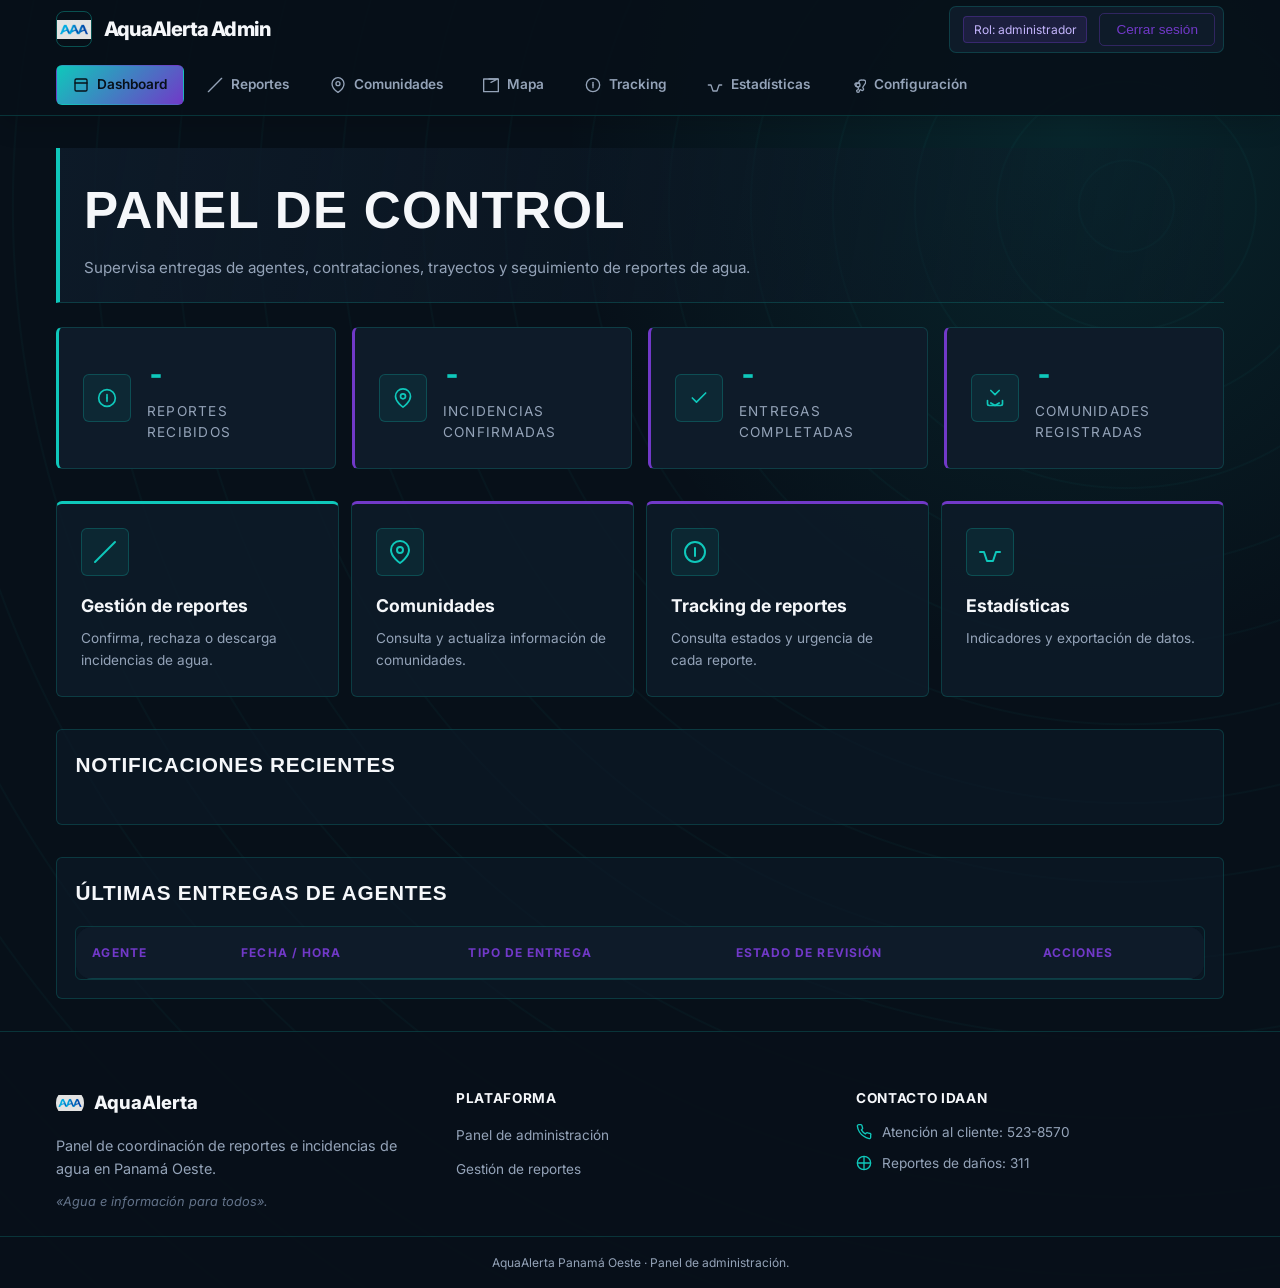
==== frontend/admin.html @ d79909c5 "Front fronte sin datos de prueba, para conectar" ====
<!DOCTYPE html>
<html lang="es-PA">
<head>
  <meta charset="UTF-8" />
  <meta name="viewport" content="width=device-width, initial-scale=1.0" />
  <title>Panel de Administración | AquaAlerta Panamá Oeste</title>
  <meta name="description" content="Panel privado para personal autorizado: gestión de reportes, comunidades, cisternas, seguimiento, estadísticas y configuración." />
  <link rel="preconnect" href="https://fonts.googleapis.com">
  <link rel="preconnect" href="https://fonts.gstatic.com" crossorigin>
  <link href="https://fonts.googleapis.com/css2?family=Inter:wght@400;500;600;700;800&display=swap" rel="stylesheet">
  <link rel="stylesheet" href="css/style.css" />
</head>
<body>

  <!-- Fondo decorativo compartido por las páginas de la plataforma. -->
  <div class="particles" id="particles"></div>

  <!-- Navegación principal del panel, accesos a Gestión y control de sesión. -->
  <header class="admin-topbar" id="adminTopbar">
    <div class="admin-topbar-inner container">
      <div class="admin-brand">
        <img src="imagenes/logoAAA.jpeg" alt="" />
        <span>AquaAlerta Admin</span>
      </div>

      <nav class="admin-activities">
        <a href="admin.html" class="activity-pill active">
          <svg viewBox="0 0 24 24" fill="none" stroke="currentColor" stroke-width="2" stroke-linecap="round" stroke-linejoin="round"><rect x="3" y="3" width="18" height="18" rx="2" ry="2"></rect><line x1="3" y1="9" x2="21" y2="9"></line></svg>
          Dashboard
        </a>
        <a href="gestion.html" class="activity-pill">
          <svg viewBox="0 0 24 24" fill="none" stroke="currentColor" stroke-width="2" stroke-linecap="round" stroke-linejoin="round"><path d="M22 2L2 22"></path></svg>
          Reportes
        </a>
        <a href="gestion.html#tab-comunidades" class="activity-pill">
          <svg viewBox="0 0 24 24" fill="none" stroke="currentColor" stroke-width="2" stroke-linecap="round" stroke-linejoin="round"><path d="M21 10c0 7-9 13-9 13s-9-6-9-13a9 9 0 0 1 18 0z"></path><circle cx="12" cy="10" r="3"></circle></svg>
          Comunidades
        </a>
        <a href="gestion.html#tab-mapa" class="activity-pill">
          <svg viewBox="0 0 24 24" fill="none" stroke="currentColor" stroke-width="2" stroke-linecap="round" stroke-linejoin="round"><polygon points="1 3 1 22 23 22 23 3"></polygon><polyline points="9 3 22 3 12 8"></polyline></svg>
          Mapa
        </a>
        <a href="gestion.html#tab-tracking" class="activity-pill">
          <svg viewBox="0 0 24 24" fill="none" stroke="currentColor" stroke-width="2" stroke-linecap="round" stroke-linejoin="round"><circle cx="12" cy="12" r="10"></circle><line x1="12" y1="8" x2="12" y2="16"></line><line x1="12" y1="12" x2="12.01" y2="12"></line></svg>
          Tracking
        </a>
        <a href="gestion.html#tab-estadisticas" class="activity-pill">
          <svg viewBox="0 0 24 24" fill="none" stroke="currentColor" stroke-width="2" stroke-linecap="round" stroke-linejoin="round"><polyline points="22 12 18 12 15 21 9 21 6 12 2 12"></polyline></svg>
          Estadísticas
        </a>
        <a href="gestion.html#tab-configuracion" class="activity-pill">
          <svg viewBox="0 0 24 24" fill="none" stroke="currentColor" stroke-width="2" stroke-linecap="round" stroke-linejoin="round"><circle cx="12" cy="12" r="3"></circle><path d="M19.4 15a1.65 1.65 0 0 0 .33 1.82l.06.06a2 2 0 0 1 0 2.83 2 2 0 0 1-2.83 0l-.06-.06a1.65 1.65 0 0 0-1.82-.33 1.65 1.65 0 0 0-1 1.51V21a2 2 0 0 1-2 2 2 2 0 0 1-2-2v-0.9A1.65 1.65 0 0 0 9 14a1.65 1.65 0 0 0-1-1.51l-.06-.06a2 2 0 0 1 0-2.83 2 2 0 0 1 2.83 0l.06.06a1.65 1.65 0 0 0 1.82-.33 1.65 1.65 0 0 0 1-1.51V9a4 4 0 0 1 .8-3.92 6 6 0 0 1 4-.47 6 6 0 0 1 4 .47 4 4 0 0 1 .8 3.92l.01.09z"></path></svg>
          Configuración
        </a>
      </nav>

      <div class="admin-user-area" aria-label="Sesión actual">
        <div class="admin-user-details">
          <span class="admin-user-badge">Rol: administrador</span>
        </div>
        <button class="btn-logout" onclick="location.href='index.html'">Cerrar sesión</button>
      </div>
    </div>
  </header>

  <!-- Resumen ejecutivo con indicadores, accesos rápidos y actividad reciente. -->
  <main class="container" style="padding-top: 2rem;">
    <div class="dashboard-hero animate-fade-in">
      <h1>Panel de Control</h1>
      <p>Supervisa entregas de agentes, contrataciones, trayectos y seguimiento de reportes de agua.</p>
    </div>

    <!-- Conectar estos indicadores al resumen de la API cuando esté disponible. -->
    <div class="kpi-row">
      <div class="kpi-card">
        <div class="kpi-icon">
          <svg viewBox="0 0 24 24" fill="none" stroke="currentColor" stroke-width="2" stroke-linecap="round" stroke-linejoin="round"><circle cx="12" cy="12" r="10"></circle><line x1="12" y1="8" x2="12" y2="16"></line><line x1="12" y1="12" x2="12.01" y2="12"></line></svg>
        </div>
        <div class="kpi-info"><h3 id="adminKpiReports">-</h3><p>Reportes recibidos</p></div>
      </div>
      <div class="kpi-card">
        <div class="kpi-icon">
          <svg viewBox="0 0 24 24" fill="none" stroke="currentColor" stroke-width="2" stroke-linecap="round" stroke-linejoin="round"><path d="M21 10c0 7-9 13-9 13s-9-6-9-13a9 9 0 0 1 18 0z"></path><circle cx="12" cy="10" r="3"></circle></svg>
        </div>
        <div class="kpi-info"><h3 id="adminKpiConfirmed">-</h3><p>Incidencias confirmadas</p></div>
      </div>
      <div class="kpi-card">
        <div class="kpi-icon">
          <svg viewBox="0 0 24 24" fill="none" stroke="currentColor" stroke-width="2" stroke-linecap="round" stroke-linejoin="round"><polyline points="20 6 9 17 4 12"></polyline></svg>
        </div>
        <div class="kpi-info"><h3 id="adminKpiDeliveries">-</h3><p>Entregas completadas</p></div>
      </div>
      <div class="kpi-card">
        <div class="kpi-icon">
          <svg viewBox="0 0 24 24" fill="none" stroke="currentColor" stroke-width="2" stroke-linecap="round" stroke-linejoin="round"><path d="M21 15v4a2 2 0 0 1-2 2H5a2 2 0 0 1-2-2v-4"></path><polyline points="17 18 12 21 7 18"></polyline><polyline points="7 3 12 8 17 3"></polyline></svg>
        </div>
        <div class="kpi-info"><h3 id="adminKpiCommunities">-</h3><p>Comunidades registradas</p></div>
      </div>
    </div>

    <!-- Enlaces directos a las secciones principales de Gestión. -->
    <div class="quick-actions">
      <div class="action-card" onclick="location.href='gestion.html'">
        <div class="action-icon">
          <svg viewBox="0 0 24 24" fill="none" stroke="currentColor" stroke-width="2" stroke-linecap="round" stroke-linejoin="round"><path d="M22 2L2 22"></path></svg>
        </div>
        <h3>Gestión de reportes</h3>
        <p>Confirma, rechaza o descarga incidencias de agua.</p>
      </div>
      <div class="action-card" onclick="location.href='gestion.html#tab-comunidades'">
        <div class="action-icon">
          <svg viewBox="0 0 24 24" fill="none" stroke="currentColor" stroke-width="2" stroke-linecap="round" stroke-linejoin="round"><path d="M21 10c0 7-9 13-9 13s-9-6-9-13a9 9 0 0 1 18 0z"></path><circle cx="12" cy="10" r="3"></circle></svg>
        </div>
        <h3>Comunidades</h3>
        <p>Consulta y actualiza información de comunidades.</p>
      </div>
      <div class="action-card" onclick="location.href='gestion.html#tab-tracking'">
        <div class="action-icon">
          <svg viewBox="0 0 24 24" fill="none" stroke="currentColor" stroke-width="2" stroke-linecap="round" stroke-linejoin="round"><circle cx="12" cy="12" r="10"></circle><line x1="12" y1="8" x2="12" y2="16"></line><line x1="12" y1="12" x2="12.01" y2="12"></line></svg>
        </div>
        <h3>Tracking de reportes</h3>
        <p>Consulta estados y urgencia de cada reporte.</p>
      </div>
      <div class="action-card" onclick="location.href='gestion.html#tab-estadisticas'">
        <div class="action-icon">
          <svg viewBox="0 0 24 24" fill="none" stroke="currentColor" stroke-width="2" stroke-linecap="round" stroke-linejoin="round"><polyline points="22 12 18 12 15 21 9 21 6 12 2 12"></polyline></svg>
        </div>
        <h3>Estadísticas</h3>
        <p>Indicadores y exportación de datos.</p>
      </div>
    </div>

    <!-- Conectar este listado al servicio de notificaciones. -->
    <section class="module-section" aria-labelledby="recentNotificationsTitle">
      <div class="module-header">
        <h2 id="recentNotificationsTitle">Notificaciones recientes</h2>
      </div>
      <div class="timeline" id="recentNotifications" role="list" aria-label="Notificaciones recientes de AquaAlerta">
        <!-- Renderizar aquí las notificaciones recibidas del backend. -->
      </div>
    </section>

    <!-- Conectar esta tabla al servicio de entregas. -->
    <div class="module-section">
      <div class="module-header">
        <h2>Últimas entregas de agentes</h2>
      </div>
      <div class="table-wrap">
        <table class="data-table">
          <thead>
            <tr>
              <th>Agente</th>
              <th>Fecha / Hora</th>
              <th>Tipo de entrega</th>
              <th>Estado de revisión</th>
              <th>Acciones</th>
            </tr>
          </thead>
          <tbody id="recentDeliveries">
            <!-- Renderizar aquí las entregas recibidas del backend. -->
          </tbody>
        </table>
      </div>
    </div>
  </main>

  <!-- Pie del panel con navegación y medios oficiales de contacto del IDAAN. -->
  <footer class="footer">
    <div class="container footer-grid">
      <div class="footer-brand">
        <div class="logo-small"><img src="imagenes/logoAAA.jpeg" alt="" /><span>AquaAlerta</span></div>
        <p class="footer-desc">Panel de coordinación de reportes e incidencias de agua en Panamá Oeste.</p>
        <p class="footer-tagline">«Agua e información para todos».</p>
      </div>
      <div class="footer-col">
        <h4 class="footer-col-title">Plataforma</h4>
        <ul>
          <li><a href="admin.html">Panel de administración</a></li>
          <li><a href="gestion.html">Gestión de reportes</a></li>
        </ul>
      </div>
      <div class="footer-contact">
        <h4 class="footer-col-title">Contacto IDAAN</h4>
        <ul class="contact-list">
          <li>
            <svg width="16" height="16" viewBox="0 0 24 24" fill="none" stroke="currentColor" stroke-width="2" stroke-linecap="round" stroke-linejoin="round" aria-hidden="true"><path d="M22 16.92v3a2 2 0 0 1-2.18 2A19.79 19.79 0 0 1 11.19 18a19.5 19.5 0 0 1-6-6A19.79 19.79 0 0 1 2.09 3.18 2 2 0 0 1 4.08 1h3a2 2 0 0 1 2 1.72c.12.96.36 1.9.7 2.8a2 2 0 0 1-.45 2.11L8.06 8.91a16 16 0 0 0 6 6l1.27-1.27a2 2 0 0 1 2.11-.45c.9.34 1.84.58 2.8.7A2 2 0 0 1 22 16.92z"></path></svg>
            <a href="tel:+5075238570">Atención al cliente: 523-8570</a>
          </li>
          <li>
            <svg width="16" height="16" viewBox="0 0 24 24" fill="none" stroke="currentColor" stroke-width="2" stroke-linecap="round" stroke-linejoin="round" aria-hidden="true"><path d="M3 12h18"></path><path d="M12 3v18"></path><circle cx="12" cy="12" r="10"></circle></svg>
            <span>Reportes de daños: <a href="https://311.gob.pa/" target="_blank" rel="noopener noreferrer">311</a></span>
          </li>
        </ul>
      </div>
    </div>
    <div class="footer-bottom">
      <div class="container">
        <p class="footer-copy">AquaAlerta Panamá Oeste · Panel de administración.</p>
      </div>
    </div>
  </footer>

  <!-- Lógica compartida para efectos visuales y avisos emergentes. -->
  <script src="js/main.js"></script>
</body>
</html>
---- frontend/css/style.css ----
/* ==========================================================================
   AquaAlerta Admin Simple — 3 páginas (HTML/CSS/JS puro)
   Paleta de base marina y acentos de señalización; diseño responsivo.
   ========================================================================== */

* {
  margin: 0;
  padding: 0;
  box-sizing: border-box;
}

html {
  scroll-behavior: smooth;
  -webkit-font-smoothing: antialiased;
}

body {
  background-color: #071019;
  color: #F5F7FA;
  font-family: 'Inter', system-ui, -apple-system, 'Segoe UI', sans-serif;
  line-height: 1.6;
  overflow-x: hidden;
  min-height: 100vh;
}

a {
  color: inherit;
  text-decoration: none;
}

ul {
  list-style: none;
}

img {
  max-width: 100%;
  display: block;
}

.container {
  max-width: 1200px;
  margin: 0 auto;
  padding: 0 1rem;
}

/* Utilidades */
.gradient-text {
  background: linear-gradient(135deg, #0FC8BB 0%, #7139C8 100%);
  -webkit-background-clip: text;
  background-clip: text;
  -webkit-text-fill-color: transparent;
}

.text-cyan { color: #0FC8BB; }
.text-purple { color: #7139C8; }
.text-slate-muted { color: #94a3b8; }
.text-slate-dark { color: #64748b; }
.hidden { display: none !important; }

.btn {
  display: inline-flex;
  align-items: center;
  justify-content: center;
  gap: 0.5rem;
  font-family: inherit;
  font-weight: 600;
  border: none;
  border-radius: 12px;
  cursor: pointer;
  transition: all 0.3s ease;
  white-space: nowrap;
}

.btn:active { transform: scale(0.97); }
.btn:disabled { opacity: 0.6; pointer-events: none; }

.btn-primary {
  background: linear-gradient(135deg, #0FC8BB 0%, #7139C8 100%);
  color: #071019;
  box-shadow: 0 0 20px rgba(15, 200, 187, 0.35);
}
.btn-primary:hover {
  box-shadow: 0 0 35px rgba(15, 200, 187, 0.55);
  transform: translateY(-2px);
}

.btn-outline {
  background: transparent;
  color: #0FC8BB;
  border: 1px solid rgba(15, 200, 187, 0.35);
}
.btn-outline:hover {
  background: rgba(15, 200, 187, 0.1);
  border-color: #0FC8BB;
}

.btn-ghost {
  background: transparent;
  color: #94a3b8;
}
.btn-ghost:hover { color: #F5F7FA; background: rgba(255,255,255,0.05); }

.btn-sm { padding: 0.5rem 1rem; font-size: 0.875rem; }
.btn-md { padding: 0.75rem 1.4rem; font-size: 0.95rem; }
.btn-lg { padding: 0.9rem 1.6rem; font-size: 1rem; }

/* Partículas */
.particles {
  position: fixed;
  inset: 0;
  pointer-events: none;
  z-index: 0;
  overflow: hidden;
}
.particle {
  position: absolute;
  border-radius: 50%;
  background: rgba(15, 200, 187, 0.06);
  opacity: 0;
  animation: float 10s ease-in-out infinite;
}
.particle:nth-child(odd) { background: rgba(113, 57, 200, 0.05); }
@keyframes float {
  0%, 100% { transform: translate(0,0); opacity: 0; }
  20% { opacity: 0.5; }
  80% { opacity: 0.3; }
  50% { transform: translate(30px, -40px); }
}

/* Header persistente */
.header {
  position: sticky;
  top: 0;
  z-index: 100;
  border-bottom: 1px solid rgba(15, 200, 187, 0.12);
  background: rgba(7, 16, 25, 0.8);
  backdrop-filter: blur(12px);
  -webkit-backdrop-filter: blur(12px);
}
.header-inner {
  display: flex;
  align-items: center;
  justify-content: space-between;
  height: 72px;
  gap: 1rem;
}
.logo {
  display: flex;
  align-items: center;
  gap: 0.75rem;
  font-weight: 800;
  font-size: 1.25rem;
  letter-spacing: -0.5px;
}
.logo-icon {
  width: 48px;
  height: 48px;
  object-fit: contain;
  filter: drop-shadow(0 0 8px rgba(15, 200, 187, 0.4));
}
.nav-list {
  display: flex;
  gap: 2rem;
  align-items: center;
}
.nav-link {
  font-size: 0.95rem;
  font-weight: 500;
  color: #94a3b8;
  transition: color 0.3s;
}
.nav-link:hover, .nav-link.active {
  color: #0FC8BB;
}
.header-actions {
  display: flex;
  align-items: center;
  gap: 1rem;
}

/* ===== LOGIN ===== */
.login-wrap {
  min-height: calc(100vh - 72px);
  display: flex;
  align-items: center;
  justify-content: center;
  padding: 2rem 1rem;
  padding-bottom: 2rem;
}
.login-card {
  width: 100%;
  max-width: 440px;
}
.brand-header {
  text-align: center;
  margin-bottom: 2rem;
}
.brand-header img { display: block; width: 96px; height: 96px; margin: 0 auto 0.75rem; object-fit: contain; }
.brand-text { font-size: 1.75rem; font-weight: 800; letter-spacing: -0.5px; }
.brand-sub { color: #94a3b8; font-size: 0.9rem; margin-top: 0.25rem; }

.form-group { text-align: left; margin-bottom: 1rem; }
.form-group label {
  display: block;
  font-size: 0.9rem;
  font-weight: 600;
  color: #F5F7FA;
  margin-bottom: 0.5rem;
}
.field { position: relative; }
.field input {
  width: 100%;
  background: rgba(7, 16, 25, 0.6);
  border: 1px solid rgba(15, 200, 187, 0.2);
  color: #F5F7FA;
  padding: 0.875rem 1rem 0.875rem 2.75rem;
  border-radius: 12px;
  font-family: inherit;
  font-size: 0.95rem;
  transition: all 0.3s;
}
.field input:focus {
  outline: none;
  border-color: #0FC8BB;
  box-shadow: 0 0 0 3px rgba(15, 200, 187, 0.15);
}
.field input::placeholder { color: #64748b; }
.field-icon {
  position: absolute; left: 1rem; top: 50%; transform: translateY(-50%);
  color: #64748b; pointer-events: none; width: 18px; height: 18px;
}
.field-eye {
  position: absolute; right: 0.75rem; top: 50%; transform: translateY(-50%);
  background: none; border: none; color: #64748b; cursor: pointer; font-size: 0.9rem;
  display: flex; align-items: center; justify-content: center;
}
.field-eye svg { width: 18px; height: 18px; }
.error-text { color: #ef4444; font-size: 0.8rem; margin-top: 0.4rem; display: none; }
.form-group.error input { border-color: #ef4444; }
.form-group.error .error-text { display: block; }

.checkbox-group {
  display: flex;
  align-items: center;
  gap: 0.5rem;
  font-size: 0.85rem;
  color: #94a3b8;
  cursor: pointer;
}
.checkbox-group input { width: auto; accent-color: #0FC8BB; }
.forgot { color: #0FC8BB; font-size: 0.85rem; text-decoration: underline; text-decoration-thickness: 2px; }

.btn-login {
  width: 100%;
  padding: 0.9rem 1.6rem;
  font-size: 1rem;
  font-weight: 600;
  background: linear-gradient(135deg, #0FC8BB 0%, #7139C8 100%);
  color: #071019;
  border: none;
  border-radius: 12px;
  cursor: pointer;
  transition: all 0.3s;
  margin-top: 0.5rem;
}
.btn-login:hover { box-shadow: 0 0 35px rgba(15, 200, 187, 0.55); transform: translateY(-2px); }
.btn-login:disabled { opacity: 0.6; pointer-events: none; }

.footer-note { margin-top: 1.5rem; font-size: 0.8rem; color: #64748b; text-align: center; }
.footer-note a { color: #0FC8BB; font-weight: 600; }

/* ===== ADMIN TOPBAR ===== */
.admin-topbar {
  position: sticky;
  top: 0;
  z-index: 100;
  border-bottom: 1px solid rgba(15, 200, 187, 0.12);
  background: rgba(7, 16, 25, 0.85);
  backdrop-filter: blur(12px);
  -webkit-backdrop-filter: blur(12px);
}
.admin-topbar-inner {
  display: grid;
  grid-template-columns: minmax(0, 1fr) auto;
  align-items: center;
  min-height: 64px;
  padding: 0 1rem;
  gap: 0.75rem 1rem;
}
.admin-brand {
  display: flex;
  align-items: center;
  gap: 0.75rem;
  font-weight: 800;
  font-size: 1.25rem;
  flex-shrink: 0;
}
.admin-brand img { width: 36px; height: 36px; object-fit: contain; border-radius: 50%; }

.admin-activities {
  grid-column: 1 / -1;
  grid-row: 2;
  display: flex;
  gap: 0.4rem;
  align-items: center;
  flex-wrap: nowrap;
  overflow-x: auto;
  min-width: 0;
  width: 100%;
  padding-bottom: 0.25rem;
  scrollbar-width: thin;
}
.admin-activities::-webkit-scrollbar { height: 4px; }
.admin-activities::-webkit-scrollbar-thumb { background: rgba(15,200,187,0.3); border-radius: 2px; }

.activity-pill {
  display: flex;
  align-items: center;
  gap: 0.5rem;
  padding: 0.5rem 1rem;
  border-radius: 50px;
  background: rgba(15, 200, 187, 0.1);
  border: 1px solid rgba(15, 200, 187, 0.25);
  color: #0FC8BB;
  font-size: 0.85rem;
  font-weight: 600;
  cursor: pointer;
  transition: all 0.3s;
  text-decoration: none;
  white-space: nowrap;
  flex-shrink: 0;
}
.activity-pill:hover {
  background: rgba(15, 200, 187, 0.2);
  color: #fff;
}
.activity-pill.active {
  background: linear-gradient(135deg, #0FC8BB 0%, #7139C8 100%);
  color: #071019;
  border-color: transparent;
}
.activity-pill svg { width: 16px; height: 16px; }

.admin-user-area {
  display: flex;
  align-items: center;
  justify-content: flex-end;
  justify-self: end;
  gap: 0.75rem;
  flex-shrink: 0;
  padding: 0.4rem 0.5rem 0.4rem 0.85rem;
  border: 1px solid rgba(15, 200, 187, 0.16);
  border-radius: 14px;
  background: rgba(14, 27, 41, 0.55);
}
.admin-user-details { display: flex; align-items: center; }
.admin-user-badge {
  font-size: 0.75rem;
  padding: 0.2rem 0.6rem;
  border-radius: 50px;
  background: rgba(113, 57, 200, 0.18);
  color: #c4b5fd;
  border: 1px solid rgba(196, 181, 253, 0.28);
}
.btn-logout {
  background: transparent;
  border: 1px solid rgba(239, 68, 68, 0.3);
  color: #ef4444;
  padding: 0.5rem 1rem;
  border-radius: 8px;
  font-size: 0.85rem;
  cursor: pointer;
  transition: all 0.3s;
}
.btn-logout:hover { background: rgba(239, 68, 68, 0.1); }

/* Dashboard hero */
.dashboard-hero {
  padding: 2rem 0 1.5rem;
}
.dashboard-hero h1 { font-size: 1.75rem; font-weight: 800; margin-bottom: 0.25rem; }
.dashboard-hero p { color: #94a3b8; font-size: 0.95rem; }

/* KPIs */
.kpi-row {
  display: grid;
  grid-template-columns: repeat(auto-fit, minmax(180px, 1fr));
  gap: 1rem;
  margin-bottom: 2rem;
}
.kpi-card {
  background: rgba(14, 27, 41, 0.5);
  border: 1px solid rgba(15, 200, 187, 0.12);
  border-radius: 20px;
  padding: 1.5rem;
  display: flex;
  align-items: center;
  gap: 1rem;
}
.kpi-icon {
  width: 48px;
  height: 48px;
  border-radius: 14px;
  display: flex;
  align-items: center;
  justify-content: center;
  flex-shrink: 0;
  background: rgba(15, 200, 187, 0.15);
  border: 1px solid rgba(15, 200, 187, 0.3);
}
.kpi-icon svg { width: 20px; height: 20px; color: #0FC8BB; }
.kpi-info h3 { font-size: 1.75rem; font-weight: 800; margin-bottom: 0.25rem; }
.kpi-info p {
  font-size: 0.85rem;
  color: #94a3b8;
  text-transform: uppercase;
  letter-spacing: 0.05em;
}
.stats-period {
  display: flex;
  align-items: center;
  justify-content: space-between;
  gap: 1rem;
  margin-bottom: 1rem;
  padding: 0.85rem 1rem;
  border: 1px solid rgba(15, 200, 187, 0.14);
  border-radius: 12px;
  background: rgba(14, 27, 41, 0.45);
  color: #94a3b8;
  font-size: 0.9rem;
}
.stats-period strong { color: #0FC8BB; font-weight: 600; }
.stats-kpi-row { grid-template-columns: repeat(3, minmax(0, 1fr)); }
.stats-kpi-row .kpi-card { min-width: 0; }
.stats-kpi-row .kpi-info { min-width: 0; }
.stats-kpi-row .kpi-info p { line-height: 1.4; }
.stats-chart-grid {
  display: grid;
  grid-template-columns: repeat(2, minmax(0, 1fr));
  gap: 1.5rem;
  margin-top: 2rem;
}
.stats-chart-card { min-width: 0; padding: 1.5rem; }
.stats-chart-card h3 { margin-bottom: 1.25rem; font-size: 1.05rem; }
.weekly-chart { display: block; width: 100%; height: auto; overflow: visible; }
.weekly-chart-gridline { stroke: rgba(148, 163, 184, 0.18); stroke-width: 1; }
.weekly-chart-axis-label { fill: #94a3b8; font-family: inherit; font-size: 13px; }
.weekly-chart-line { fill: none; stroke: #0FC8BB; stroke-linecap: round; stroke-linejoin: round; stroke-width: 4; }
.weekly-chart-point { fill: #071019; stroke: #0FC8BB; stroke-width: 3; }
.status-donut-layout { display: flex; align-items: center; justify-content: center; gap: 1.5rem; min-height: 220px; }
.status-donut {
  display: grid;
  width: min(12rem, 48%);
  aspect-ratio: 1;
  flex: 0 0 auto;
  place-items: center;
  border-radius: 50%;
  position: relative;
}
.status-donut::before {
  content: '';
  position: absolute;
  inset: 18%;
  border-radius: 50%;
  background: #0e1b29;
}
.status-donut-center { display: flex; flex-direction: column; align-items: center; position: relative; z-index: 1; }
.status-donut-center strong { color: #f5f7fa; font-size: 1.6rem; line-height: 1.2; }
.status-donut-center span { color: #94a3b8; font-size: 0.75rem; }
.status-donut-legend { display: flex; flex-direction: column; gap: 0.75rem; min-width: 0; }
.status-donut-legend-item { display: grid; grid-template-columns: 0.7rem minmax(0, 1fr) auto; align-items: center; gap: 0.5rem; color: #94a3b8; font-size: 0.8rem; }
.status-donut-legend-item strong { color: #f5f7fa; font-variant-numeric: tabular-nums; white-space: nowrap; }
.status-donut-swatch { width: 0.65rem; height: 0.65rem; border-radius: 50%; }
.district-chart, .status-chart { display: flex; flex-direction: column; gap: 1.25rem; }
.district-stat-row { display: flex; flex-direction: column; gap: 0.5rem; }
.district-stat-heading { display: flex; justify-content: space-between; gap: 1rem; color: #cbd5e1; font-size: 0.9rem; }
.district-stat-heading strong, .status-stat-value { color: #f5f7fa; font-variant-numeric: tabular-nums; }
.stats-bar-track { height: 12px; min-width: 0; overflow: hidden; border-radius: 999px; background: rgba(15, 200, 187, 0.1); }
.stats-bar-fill { height: 100%; border-radius: inherit; background: linear-gradient(135deg, #0FC8BB, #7139C8); }
.status-stat-row { display: grid; grid-template-columns: minmax(5.5rem, 0.7fr) minmax(0, 2fr) 2rem; align-items: center; gap: 0.75rem; }
.status-stat-label { color: #94a3b8; font-size: 0.85rem; }
.status-stat-value { text-align: right; font-size: 0.85rem; }

/* Quick actions */
.quick-actions {
  display: grid;
  grid-template-columns: repeat(auto-fit, minmax(200px, 1fr));
  gap: 1rem;
  margin-bottom: 2rem;
}
.action-card {
  background: rgba(14, 27, 41, 0.5);
  border: 1px solid rgba(15, 200, 187, 0.12);
  border-radius: 20px;
  padding: 1.5rem;
  text-align: center;
  transition: all 0.3s;
  cursor: pointer;
}
.action-card:hover { border-color: rgba(15, 200, 187, 0.4); transform: translateY(-4px); }
.action-icon {
  width: 48px;
  height: 48px;
  border-radius: 14px;
  display: flex;
  align-items: center;
  justify-content: center;
  margin: 0 auto 1rem;
  background: rgba(15, 200, 187, 0.15);
  border: 1px solid rgba(15, 200, 187, 0.3);
}
.action-icon svg { width: 24px; height: 24px; color: #0FC8BB; }
.action-card h3 { font-size: 1.1rem; font-weight: 700; margin-bottom: 0.5rem; }
.action-card p { color: #94a3b8; font-size: 0.85rem; }

/* Module section */
.module-section {
  margin-bottom: 2rem;
}
.community-overview {
  display: grid;
  grid-template-columns: minmax(0, 1fr) 320px;
  gap: 1.5rem;
  align-items: start;
}
.ai-reports-section { margin-top: 1.5rem; }
.ai-reports-section .module-header > div { min-width: min(100%, 24rem); }
.ai-reports-section .module-header p { margin-top: 0.35rem; font-size: 0.9rem; }
.module-header {
  display: flex;
  align-items: center;
  justify-content: space-between;
  margin-bottom: 1rem;
  flex-wrap: wrap;
  gap: 0.75rem;
}
.module-header h2 { font-size: 1.25rem; font-weight: 800; }

/* Tables */
.table-wrap {
  overflow-x: auto;
  margin-top: 1rem;
  border-radius: 16px;
  border: 1px solid rgba(15, 200, 187, 0.1);
}
table.data-table {
  width: 100%;
  border-collapse: separate;
  border-spacing: 0;
  background: rgba(14, 27, 41, 0.4);
  border-radius: 16px;
  overflow: hidden;
}
table.data-table th {
  background: rgba(7, 16, 25, 0.6);
  color: #94a3b8;
  font-size: 0.75rem;
  font-weight: 700;
  text-transform: uppercase;
  letter-spacing: 0.05em;
  padding: 1rem;
  text-align: left;
  border-bottom: 1px solid rgba(15, 200, 187, 0.1);
  position: sticky;
  top: 0;
  z-index: 2;
}
table.data-table td {
  padding: 1rem;
  border-bottom: 1px solid rgba(15, 200, 187, 0.06);
  color: #F5F7FA;
  font-size: 0.95rem;
}
table.data-table tr:last-child td { border-bottom: none; }
table.data-table tr:hover { background: rgba(15, 200, 187, 0.05); }

/* Badges */
.badge-status {
  display: inline-flex;
  align-items: center;
  gap: 0.4rem;
  padding: 0.35rem 0.8rem;
  border-radius: 50px;
  font-size: 0.75rem;
  font-weight: 700;
  text-transform: uppercase;
  letter-spacing: 0.02em;
}
.badge-critical { background: rgba(239, 68, 68, 0.15); color: #ef4444; border: 1px solid rgba(239, 68, 68, 0.3); }
.badge-medium   { background: rgba(245, 158, 11, 0.15); color: #f59e0b; border: 1px solid rgba(245, 158, 11, 0.3); }
.badge-normal   { background: rgba(34, 197, 94, 0.15); color: #22c55e; border: 1px solid rgba(34, 197, 94, 0.3); }
.badge-cyan     { background: rgba(15, 200, 187, 0.15); color: #0FC8BB; border: 1px solid rgba(15, 200, 187, 0.3); }
.badge-purple   { background: rgba(113, 57, 200, 0.15); color: #7139C8; border: 1px solid rgba(113, 57, 200, 0.3); }
.badge-green    { background: rgba(34, 197, 94, 0.15); color: #22c55e; border: 1px solid rgba(34, 197, 94, 0.3); }
.badge-slate    { background: rgba(100, 116, 139, 0.15); color: #64748b; border: 1px solid rgba(100, 116, 139, 0.3); }
.badge-orange   { background: rgba(245, 158, 11, 0.15); color: #f59e0b; border: 1px solid rgba(245, 158, 11, 0.3); }
.badge-blue     { background: rgba(59, 130, 246, 0.15); color: #3b82f6; border: 1px solid rgba(59, 130, 246, 0.3); }

/* Filters */
.filters-bar {
  display: flex;
  flex-wrap: wrap;
  gap: 1rem;
  margin-bottom: 1.5rem;
  align-items: flex-end;
}
.filters-bar .form-group { margin-bottom: 0; }

/* Form inputs */
.form-group { margin-bottom: 1.5rem; text-align: left; }
.form-group label {
  display: block;
  font-size: 0.9rem;
  font-weight: 600;
  color: #F5F7FA;
  margin-bottom: 0.5rem;
}
.field { position: relative; }
.field input,
.field select,
.field textarea {
  width: 100%;
  background: rgba(7, 16, 25, 0.6);
  border: 1px solid rgba(15, 200, 187, 0.2);
  color: #F5F7FA;
  padding: 0.875rem 1rem;
  border-radius: 12px;
  font-family: inherit;
  font-size: 0.95rem;
  transition: all 0.3s;
}
.field-with-icon input { padding-left: 2.75rem; }
.field-with-eye input { padding-right: 2.75rem; }
.field input:focus,
.field select:focus,
.field textarea:focus {
  outline: none;
  border-color: #0FC8BB;
  box-shadow: 0 0 0 3px rgba(15, 200, 187, 0.15);
}
.field textarea { min-height: 120px; resize: vertical; }

/* Glass card */
.glass-card {
  background: rgba(14, 27, 41, 0.5);
  backdrop-filter: blur(12px);
  -webkit-backdrop-filter: blur(12px);
  border: 1px solid rgba(15, 200, 187, 0.12);
  border-radius: 20px;
  padding: 2rem;
  transition: all 0.3s;
}
.glass-card:hover {
  border-color: rgba(15, 200, 187, 0.4);
  box-shadow: 0 20px 40px rgba(0,0,0,0.4);
  transform: translateY(-5px);
}

/* Empty state */
.empty-state {
  text-align: center;
  padding: 3rem 1rem;
}
.empty-state svg {
  width: 56px;
  height: 56px;
  color: #64748b;
  margin-bottom: 1.5rem;
  opacity: 0.5;
}
.empty-state h3 { font-size: 1.5rem; font-weight: 700; margin-bottom: 0.75rem; }
.empty-state p { color: #94a3b8; max-width: 400px; margin: 0 auto; }

/* Tabs (gestión unificada) */
.tabs-bar {
  display: flex;
  gap: 0.25rem;
  overflow-x: auto;
  margin-bottom: 1.5rem;
  padding-bottom: 0.5rem;
  scrollbar-width: thin;
}
.tabs-bar::-webkit-scrollbar { height: 4px; }
.tabs-bar::-webkit-scrollbar-thumb { background: rgba(15,200,187,0.3); border-radius: 2px; }

.tab-btn {
  flex-shrink: 0;
  padding: 0.75rem 1.25rem;
  border-radius: 10px;
  background: rgba(14, 27, 41, 0.4);
  border: 1px solid rgba(15, 200, 187, 0.15);
  color: #94a3b8;
  font-size: 0.9rem;
  font-weight: 600;
  cursor: pointer;
  transition: all 0.3s;
  white-space: nowrap;
}
.tab-btn:hover { color: #0FC8BB; border-color: rgba(15, 200, 187, 0.3); }
.tab-btn.active {
  background: rgba(15, 200, 187, 0.15);
  color: #0FC8BB;
  border-color: rgba(15, 200, 187, 0.35);
}

/* Map placeholder */
.map-placeholder {
  background: rgba(14, 27, 41, 0.6);
  border: 1px solid rgba(15, 200, 187, 0.15);
  border-radius: 20px;
  height: 340px;
  position: relative;
  overflow: hidden;
  display: flex;
  align-items: center;
  justify-content: center;
  color: #64748b;
  font-size: 0.95rem;
}
.map-placeholder svg { opacity: 0.3; }

/* Detail panel */
.detail-panel {
  background: rgba(14, 27, 41, 0.7);
  border: 1px solid rgba(15, 200, 187, 0.15);
  border-radius: 20px;
  padding: 1.5rem;
  height: 100%;
  display: flex;
  flex-direction: column;
}
.detail-panel h3 {
  font-size: 1.1rem;
  font-weight: 700;
  margin-bottom: 1rem;
  color: #F5F7FA;
}
.detail-item {
  display: flex;
  align-items: center;
  gap: 0.75rem;
  margin-bottom: 0.875rem;
  font-size: 0.95rem;
  color: #94a3b8;
}
.detail-item svg { width: 18px; height: 18px; color: #0FC8BB; flex-shrink: 0; }
.detail-item strong { color: #F5F7FA; }

.timeline {
  margin-top: 1.5rem;
  border-left: 2px solid rgba(15, 200, 187, 0.2);
  padding-left: 1.5rem;
}
.timeline-item {
  position: relative;
  margin-bottom: 1.25rem;
  padding-left: 0.75rem;
}
.timeline-item::before {
  content: '';
  position: absolute;
  left: -1.9rem;
  top: 0.2rem;
  width: 10px;
  height: 10px;
  border-radius: 50%;
  background: #0FC8BB;
  border: 2px solid #071019;
}
.timeline-item h4 {
  font-size: 0.95rem;
  color: #F5F7FA;
  margin-bottom: 0.25rem;
}
.timeline-item p {
  font-size: 0.85rem;
  color: #64748b;
}

/* Footer */
.footer {
  border-top: 1px solid rgba(15, 200, 187, 0.08);
  padding: 2rem 0 1rem;
}
.footer-grid {
  display: grid;
  grid-template-columns: 1fr 1fr 1fr;
  gap: 2rem;
  margin-bottom: 1.5rem;
}
.logo-small {
  display: flex;
  align-items: center;
  gap: 0.6rem;
  font-weight: 800;
  font-size: 1.15rem;
  margin-bottom: 1rem;
}
.logo-small img { width: 28px; height: 28px; object-fit: contain; border-radius: 50%; }
.footer-desc {
  color: #94a3b8;
  font-size: 0.9rem;
  line-height: 1.6;
  margin-bottom: 0.75rem;
  max-width: 26rem;
}
.footer-tagline {
  font-size: 0.8rem;
  color: #64748b;
  font-style: italic;
}
.footer-col-title {
  font-size: 0.85rem;
  font-weight: 700;
  margin-bottom: 0.75rem;
  color: #F5F7FA;
  text-transform: uppercase;
  letter-spacing: 0.05em;
}
.footer-col ul li { margin-bottom: 0.5rem; }
.footer-col ul li a {
  color: #94a3b8;
  font-size: 0.85rem;
  transition: color 0.3s;
}
.footer-col ul li a:hover { color: #0FC8BB; }
.contact-list li {
  margin-bottom: 0.6rem;
  display: flex;
  align-items: flex-start;
  gap: 0.6rem;
  color: #94a3b8;
  font-size: 0.85rem;
}
.contact-list li svg { flex-shrink: 0; margin-top: 0.1rem; color: #0FC8BB; }
.contact-list a { color: inherit; text-decoration: none; }
.contact-list a:hover { color: #0FC8BB; }
.footer-bottom {
  border-top: 1px solid rgba(15, 200, 187, 0.1);
  padding-top: 1rem;
  display: flex;
  justify-content: space-between;
  align-items: center;
  flex-wrap: wrap;
  gap: 1rem;
}
.footer-copy { font-size: 0.75rem; color: #64748b; }
.footer-social { display: flex; gap: 0.75rem; }
.footer-social a { color: #94a3b8; transition: color 0.3s; }
.footer-social a:hover { color: #0FC8BB; }

/* Toast */
.toast-container {
  position: fixed;
  top: 1rem;
  right: 1rem;
  z-index: 1000;
  display: flex;
  flex-direction: column;
  gap: 0.75rem;
}
.toast {
  background: rgba(14, 27, 41, 0.95);
  border: 1px solid rgba(15, 200, 187, 0.2);
  border-radius: 12px;
  padding: 1rem 1.25rem;
  color: #F5F7FA;
  font-size: 0.9rem;
  box-shadow: 0 10px 30px rgba(0,0,0,0.5);
  animation: slideIn 0.3s ease;
}
@keyframes slideIn {
  from { transform: translateX(100%); opacity: 0; }
  to { transform: translateX(0); opacity: 1; }
}
.toast-success { border-left: 4px solid #22c55e; }
.toast-error { border-left: 4px solid #ef4444; }
.toast-info { border-left: 4px solid #0FC8BB; }

/* Animaciones */
.animate-fade-in { animation: fadeIn 0.8s ease-out both; }
.animate-float { animation: float 6s ease-in-out infinite; }
@keyframes fadeIn {
  from { opacity: 0; transform: translateY(20px); }
  to { opacity: 1; transform: translateY(0); }
}

/* ===== RESPONSIVE ===== */
@media (max-width: 900px) {
  .nav { display: block; flex: 1; min-width: 0; }
  .nav-list { gap: 0.75rem; overflow-x: auto; scrollbar-width: none; }
  .nav-list::-webkit-scrollbar { display: none; }
  .nav-list li { flex: 0 0 auto; }
  .nav-link { white-space: nowrap; }
  .header-actions .hidden-mobile { display: none; }
  .admin-layout { grid-template-columns: 1fr; }
  .kpi-row { grid-template-columns: 1fr; }
  .stats-kpi-row { grid-template-columns: repeat(2, minmax(0, 1fr)); }
  .stats-chart-grid { grid-template-columns: 1fr; }
  .status-donut-layout { justify-content: flex-start; }
  .community-overview { grid-template-columns: 1fr; }
  .quick-actions { grid-template-columns: 1fr; }
  .footer-grid { grid-template-columns: 1fr; gap: 1.5rem; }
  .section-header.flex-header {
    flex-direction: column;
    align-items: flex-start;
    gap: 1rem;
  }
  .admin-topbar-inner {
    display: flex;
    flex-direction: column;
    align-items: stretch;
    gap: 1rem;
    height: auto;
    padding: 1rem;
  }
  .admin-activities {
    width: 100%;
    overflow-x: auto;
  }
  .admin-user-area {
    width: 100%;
    justify-content: space-between;
    gap: 0.5rem;
  }
  .admin-user-details {
    flex-shrink: 0;
  }
  .btn-logout {
    padding: 0.45rem 0.65rem;
  }
}

@media (max-width: 480px) {
  .page-title { font-size: 1.5rem; }
  .header-inner { height: 64px; }
  .logo-text { font-size: 1.1rem; }
  .logo-icon { width: 40px; height: 40px; }
  .login-card { padding: 1.5rem; }
  .card, .glass-card { padding: 1.5rem; }
  .kpi-card { padding: 1.25rem; }
  .stats-kpi-row { grid-template-columns: 1fr; }
  .stats-period { align-items: flex-start; flex-direction: column; gap: 0.25rem; }
  .stats-chart-card { padding: 1.25rem; }
  .status-donut-layout { gap: 1rem; }
  .status-donut-legend-item { font-size: 0.75rem; }
  .status-donut-legend-item strong { font-size: 0.7rem; }
  .status-stat-row { grid-template-columns: minmax(4.5rem, 0.8fr) minmax(0, 2fr) 1.5rem; gap: 0.5rem; }
  .kpi-info h3 { font-size: 1.5rem; }
  .admin-brand { font-size: 1.1rem; }
  .activity-pill { padding: 0.4rem 0.8rem; font-size: 0.75rem; gap: 0.4rem; }
  .activity-pill svg { width: 14px; height: 14px; }
}

/* Identidad visual AquaAlerta: sala de operaciones costera, no plantilla genérica. */
:root {
  color-scheme: dark;
  --water-deep: #071019;
  --water-panel: #0e1b29;
  --water-raised: #102438;
  --water-line: rgba(15, 200, 187, 0.2);
  --water-mint: #0FC8BB;
  --water-lime: #7139C8;
  --water-signal: #7139C8;
  --water-copy: #F5F7FA;
  --water-muted: #94a3b8;
}

body {
  background-color: var(--water-deep);
  background-image:
    radial-gradient(ellipse at 84% 10%, rgba(15, 200, 187, 0.12), transparent 32rem),
    repeating-radial-gradient(ellipse at 88% 16%, transparent 0 46px, rgba(15, 200, 187, 0.035) 47px 48px, transparent 49px 82px);
  color: var(--water-copy);
}

.particles { opacity: 0.18; }
.particle:nth-child(odd) { background: rgba(113, 57, 200, 0.08); }

.admin-topbar,
.header {
  border-bottom: 1px solid rgba(15, 200, 187, 0.2);
  background: rgba(7, 16, 25, 0.9);
  box-shadow: 0 8px 24px rgba(0, 0, 0, 0.16);
  backdrop-filter: none;
  -webkit-backdrop-filter: none;
}

.admin-topbar-inner { padding-top: 0.35rem; padding-bottom: 0.35rem; }
.admin-brand { letter-spacing: -0.04em; }
.admin-brand img,
.logo-icon {
  border: 1px solid rgba(15, 200, 187, 0.35);
  border-radius: 8px;
  filter: none;
}

.activity-pill {
  border-radius: 6px;
  border-color: transparent;
  background: transparent;
  color: var(--water-muted);
}
.activity-pill:hover {
  background: rgba(15, 200, 187, 0.1);
  color: var(--water-copy);
}
.activity-pill.active {
  background: linear-gradient(135deg, var(--water-mint), var(--water-lime));
  color: var(--water-deep);
  box-shadow: none;
}

.admin-user-area {
  border-color: var(--water-line);
  border-radius: 7px;
  background: var(--water-panel);
}
.admin-user-badge {
  border-color: rgba(113, 57, 200, 0.35);
  border-radius: 4px;
  background: rgba(113, 57, 200, 0.14);
  color: #c4b5fd;
}
.btn-logout {
  border-color: rgba(113, 57, 200, 0.35);
  border-radius: 5px;
  color: var(--water-signal);
}
.btn-logout:hover { background: rgba(113, 57, 200, 0.1); }

.dashboard-hero {
  position: relative;
  overflow: hidden;
  margin-bottom: 1.5rem;
  padding: 1.4rem 1.5rem 1.35rem;
  border-left: 4px solid var(--water-mint);
  border-bottom: 1px solid var(--water-line);
  background: linear-gradient(100deg, rgba(14, 27, 41, 0.92), rgba(14, 27, 41, 0.2));
}
.dashboard-hero::after {
  display: none;
}
.dashboard-hero h1 {
  position: relative;
  z-index: 1;
  font-family: "Arial Narrow", "Franklin Gothic Medium", sans-serif;
  font-size: clamp(2rem, 4vw, 3.25rem);
  letter-spacing: 0.025em;
  text-transform: uppercase;
}
.dashboard-hero p { position: relative; z-index: 1; max-width: 42rem; color: var(--water-muted); }
.nav-link:hover,
.nav-link.active { color: var(--water-mint); }

.kpi-card {
  border: 1px solid var(--water-line);
  border-left: 3px solid var(--water-mint);
  border-radius: 6px;
  background: var(--water-panel);
  box-shadow: none;
}
.kpi-card:nth-child(2n) { border-left-color: var(--water-lime); }
.kpi-card:nth-child(3n) { border-left-color: var(--water-signal); }
.kpi-icon {
  border-color: rgba(15, 200, 187, 0.24);
  border-radius: 6px;
  background: rgba(15, 200, 187, 0.08);
}
.kpi-icon svg { color: var(--water-mint); }
.kpi-info h3 { color: var(--water-mint); font-variant-numeric: tabular-nums; }
.kpi-info p { color: var(--water-muted); letter-spacing: 0.09em; }

.quick-actions { gap: 0.75rem; }
.action-card {
  border: 1px solid var(--water-line);
  border-top: 3px solid var(--water-mint);
  border-radius: 6px;
  background: rgba(14, 27, 41, 0.9);
  text-align: left;
}
.action-card:nth-child(2n) { border-top-color: var(--water-lime); }
.action-card:nth-child(3n) { border-top-color: var(--water-signal); }
.action-card:hover {
  border-color: var(--water-line);
  border-top-color: var(--water-lime);
  background: var(--water-raised);
  transform: translateY(-2px);
}
.action-icon {
  margin: 0 0 1rem;
  border-radius: 6px;
  background: rgba(15, 200, 187, 0.08);
  border-color: rgba(15, 200, 187, 0.24);
}
.action-icon svg { color: var(--water-mint); }
.action-card h3 { color: var(--water-copy); }
.action-card p { color: var(--water-muted); }

.module-section {
  padding: 1.15rem;
  border: 1px solid var(--water-line);
  border-radius: 6px;
  background: rgba(14, 27, 41, 0.62);
}
.module-header h2 {
  font-family: "Arial Narrow", "Franklin Gothic Medium", sans-serif;
  font-size: 1.3rem;
  letter-spacing: 0.035em;
  text-transform: uppercase;
}
.timeline { border-left-color: rgba(15, 200, 187, 0.32); }
.timeline-item::before {
  border-color: var(--water-panel);
  background: var(--water-lime);
}
.timeline-item:nth-child(2)::before { background: var(--water-signal); }
.timeline-item h4 { color: var(--water-copy); }
.timeline-item p { color: var(--water-muted); }

.table-wrap {
  border-color: var(--water-line);
  border-radius: 6px;
}
table.data-table,
table.data-table th { background-color: var(--water-panel); }
table.data-table th {
  border-bottom-color: rgba(15, 200, 187, 0.2);
  color: var(--water-lime);
  letter-spacing: 0.09em;
}
table.data-table td { border-bottom-color: rgba(15, 200, 187, 0.08); }
table.data-table tr:hover { background: rgba(15, 200, 187, 0.05); }

.glass-card,
.stats-chart-card,
.stats-period {
  border-color: var(--water-line);
  border-radius: 7px;
  background: var(--water-panel);
  box-shadow: none;
  backdrop-filter: none;
  -webkit-backdrop-filter: none;
}
.glass-card:hover { box-shadow: none; transform: none; }
.field input,
.field select,
.field textarea {
  border-color: var(--water-line);
  border-radius: 6px;
  background: #071019;
}
.field input:focus,
.field select:focus,
.field textarea:focus {
  border-color: var(--water-mint);
  box-shadow: 0 0 0 3px rgba(15, 200, 187, 0.12);
}
.field-icon { color: var(--water-mint); }
.btn,
.btn-login,
.btn-primary {
  border-radius: 6px;
  background: linear-gradient(135deg, var(--water-mint), var(--water-lime));
  box-shadow: none;
  color: var(--water-deep);
}
.btn-primary:hover,
.btn-login:hover {
  background: linear-gradient(135deg, var(--water-mint), var(--water-lime));
  box-shadow: 0 0 28px rgba(15, 200, 187, 0.3);
  transform: translateY(-1px);
}
.btn-outline {
  background: transparent;
  border-radius: 6px;
  border-color: var(--water-mint);
  color: var(--water-mint);
}
.btn-outline:hover { background: rgba(15, 200, 187, 0.1); }
.tab-btn {
  border: 1px solid transparent;
  border-radius: 5px;
  background: rgba(14, 27, 41, 0.8);
  color: var(--water-muted);
}
.tab-btn:hover {
  border-color: var(--water-line);
  color: var(--water-mint);
}
.tab-btn.active {
  border-color: rgba(15, 200, 187, 0.35);
  background: rgba(15, 200, 187, 0.15);
  box-shadow: none;
  color: var(--water-mint);
}
.forgot,
.footer-note a { color: var(--water-mint); }
.badge-cyan,
.badge-green {
  border-color: rgba(34, 197, 94, 0.3);
  background: rgba(34, 197, 94, 0.15);
  color: #22c55e;
}
.badge-purple {
  border-color: rgba(113, 57, 200, 0.3);
  background: rgba(113, 57, 200, 0.15);
  color: #7139C8;
}
.badge-orange {
  border-color: rgba(245, 158, 11, 0.3);
  background: rgba(245, 158, 11, 0.15);
  color: #f59e0b;
}
.badge-critical {
  border-color: rgba(239, 68, 68, 0.3);
  background: rgba(239, 68, 68, 0.15);
  color: #ef4444;
}
.badge-cyan {
  border-color: rgba(15, 200, 187, 0.3);
  background: rgba(15, 200, 187, 0.15);
  color: #0FC8BB;
}
.stats-period strong { color: var(--water-lime); }
.stats-bar-fill { background: linear-gradient(90deg, var(--water-mint), var(--water-lime)); }
.weekly-chart-line,
.weekly-chart-point { stroke: var(--water-lime); }
.status-donut::before { background: var(--water-panel); }

.footer {
  margin-top: 2rem;
  border-top-color: rgba(15, 200, 187, 0.2);
  background: rgba(7, 16, 25, 0.86);
}
.footer-grid { padding-top: 1.5rem; }
.footer-bottom { border-top-color: var(--water-line); }
.footer-copy,
.footer-desc,
.contact-list li { color: var(--water-muted); }
.footer-col-title { color: var(--water-copy); }

@media (max-width: 900px) {
  .module-section { padding: 1rem; }
  .dashboard-hero { padding: 1.2rem 1rem; }
  .dashboard-hero::after { right: 0.75rem; }
}

@media (max-width: 600px) {
  .dashboard-hero::after { display: none; }
}
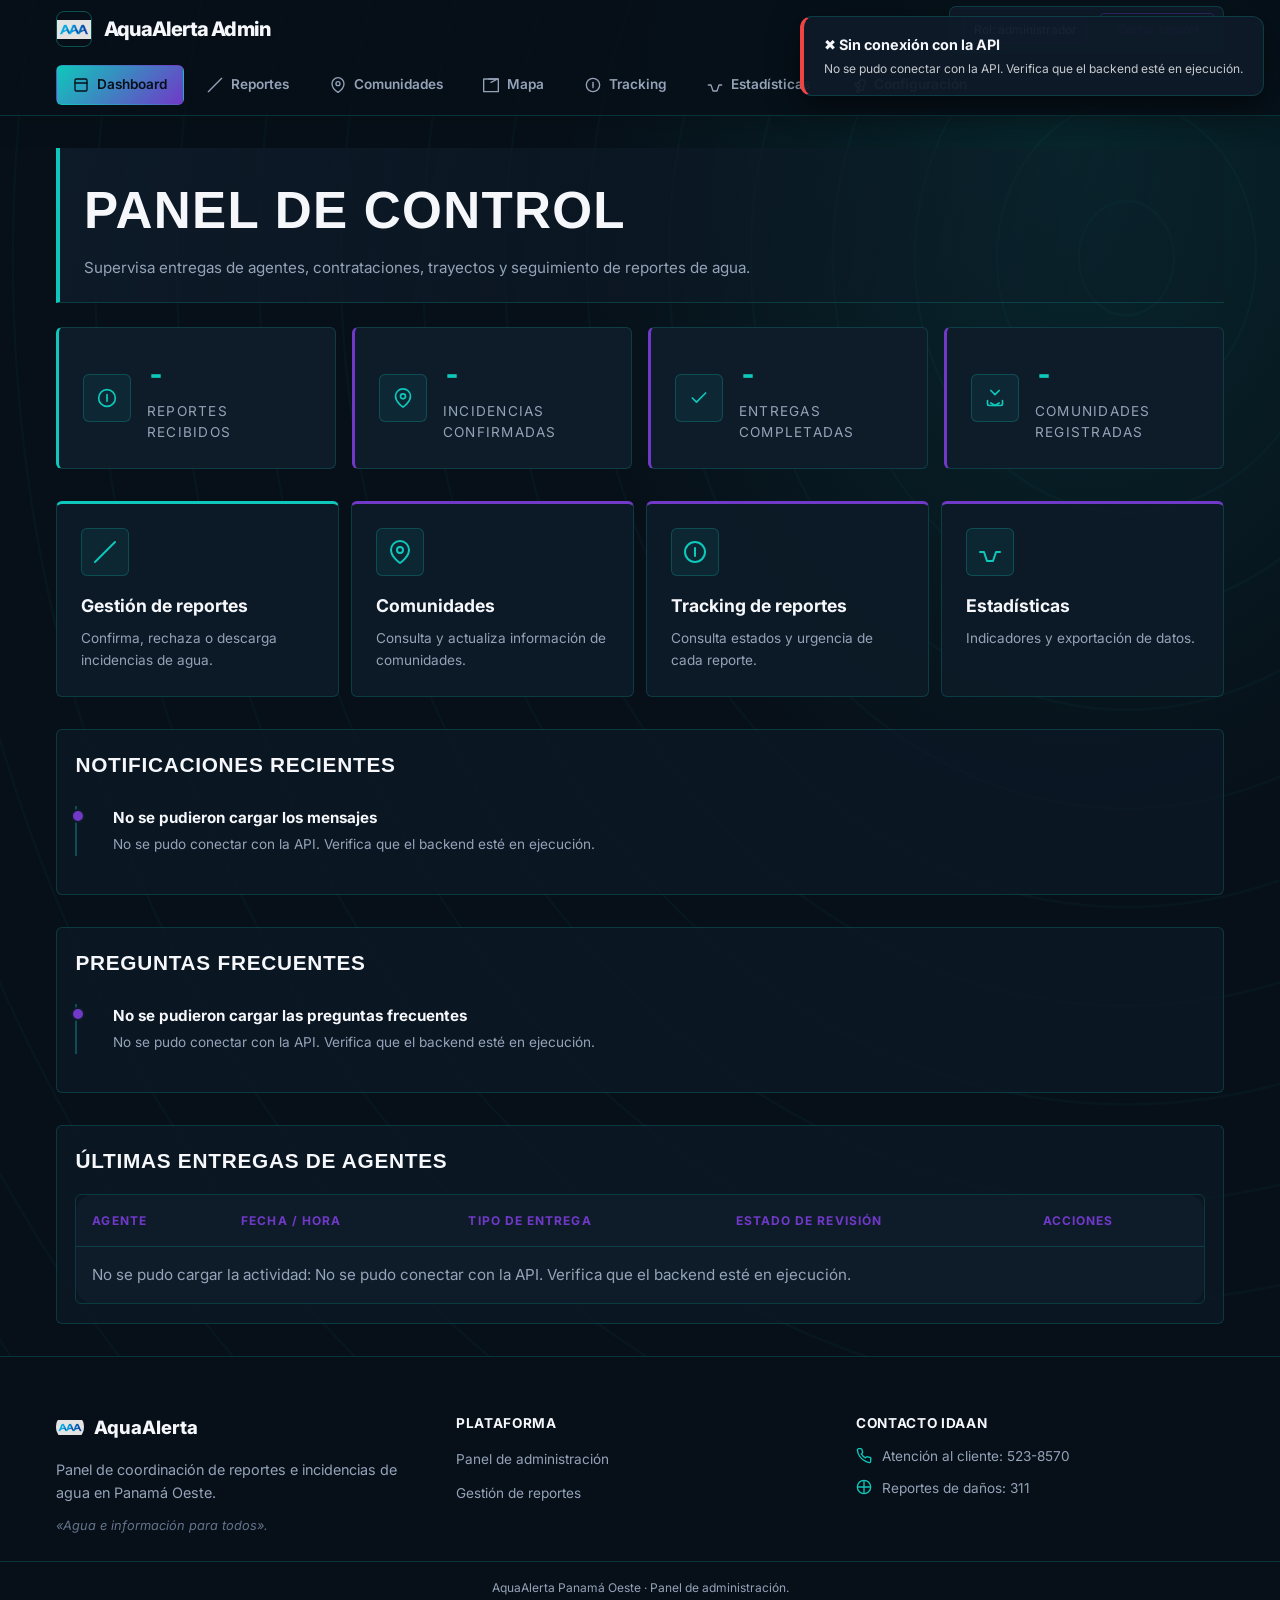
==== commit 31937736: "API FastAPI, panel del supervisor conectado e instrumentación Langfuse - api/: FastAPI local (health" ====
--- a/frontend/admin.html
+++ b/frontend/admin.html
@@ -136,8 +136,16 @@
         <h2 id="recentNotificationsTitle">Notificaciones recientes</h2>
       </div>
       <div class="timeline" id="recentNotifications" role="list" aria-label="Notificaciones recientes de AquaAlerta">
-        <!-- Renderizar aquí las notificaciones recibidas del backend. -->
-      </div>
+        <!-- Mensajes propuestos por el Agente 6 (GET /api/messages). Son simulados: no se envían. -->
+      </div>
+    </section>
+
+    <!-- Preguntas frecuentes del panel (GET /api/faq). -->
+    <section class="module-section" aria-labelledby="faqTitle">
+      <div class="module-header">
+        <h2 id="faqTitle">Preguntas frecuentes</h2>
+      </div>
+      <div class="timeline" id="faqList" role="list" aria-label="Preguntas frecuentes del panel"></div>
     </section>
 
     <!-- Conectar esta tabla al servicio de entregas. -->
@@ -202,5 +210,77 @@
 
   <!-- Lógica compartida para efectos visuales y avisos emergentes. -->
   <script src="js/main.js"></script>
+  <script src="js/api.js"></script>
+  <script>
+    /* Conexión con la API local del supervisor. Los datos que no tienen respaldo en el backend quedan en "-". */
+    const AGENTES = { agente_1: 'A1 · Ingesta', agente_2: 'A2 · Geolocalización', agente_3: 'A3 · Priorización',
+                      agente_4: 'A4 · Planificación', agente_6: 'A6 · Comunicación', supervisor: 'Supervisor', sistema: 'Sistema' };
+    const TIPOS_EVENTO = { reporte_recibido: 'Reporte recibido', registro: 'Registro estructurado', ubicacion: 'Ubicación normalizada',
+                           prioridad: 'Prioridad calculada', plan_propuesto: 'Plan propuesto', mensaje: 'Mensaje propuesto (simulado)',
+                           decision: 'Decisión del supervisor' };
+
+    function lista(id, html) { document.getElementById(id).innerHTML = html; }
+    function itemTexto(titulo, texto) {
+      return `<div class="timeline-item" role="listitem"><h4>${titulo}</h4><p>${texto}</p></div>`;
+    }
+
+    async function cargarMensajes() {
+      lista('recentNotifications', itemTexto('Cargando…', ''));
+      try {
+        const { items } = await apiFetch('/api/messages');
+        if (items.length === 0) {
+          lista('recentNotifications', itemTexto('Sin mensajes', 'El Agente 6 todavía no ha propuesto mensajes.'));
+          return;
+        }
+        lista('recentNotifications', items.map(m => itemTexto(
+          `${m.tipo === 'cobertura_parcial' ? 'Cobertura parcial' : 'Estado'} · ${esc(m.id_afectacion)} &nbsp;
+           <span class="badge-status badge-slate">Simulado · no enviado</span>
+           ${m.estado_plan_actual ? estadoBadge(m.estado_plan_actual) : ''}`,
+          esc(m.texto))).join(''));
+      } catch (e) {
+        lista('recentNotifications', itemTexto('No se pudieron cargar los mensajes', esc(e.message)));
+      }
+    }
+
+    async function cargarFaq() {
+      try {
+        const { items } = await apiFetch('/api/faq');
+        lista('faqList', items.map(f => itemTexto(esc(f.pregunta), esc(f.respuesta))).join(''));
+      } catch (e) {
+        lista('faqList', itemTexto('No se pudieron cargar las preguntas frecuentes', esc(e.message)));
+      }
+    }
+
+    async function cargarEntregas() {
+      const tbody = document.getElementById('recentDeliveries');
+      tbody.innerHTML = '<tr><td colspan="5" style="color:#94a3b8;">Cargando…</td></tr>';
+      try {
+        const [{ items: eventos }, { items: incidentes }] = await Promise.all([
+          apiFetch('/api/agent-events?limite=15'), apiFetch('/api/incidents')]);
+        const estadoPlan = Object.fromEntries(incidentes.filter(i => i.plan).map(i => [i.plan.id_plan, i.plan.estado]));
+        document.getElementById('adminKpiReports').textContent = incidentes.length;
+        document.getElementById('adminKpiDeliveries').textContent = incidentes.filter(i => i.plan && i.plan.estado === 'ejecutado').length;
+        if (eventos.length === 0) {
+          tbody.innerHTML = '<tr><td colspan="5" style="color:#94a3b8;">Sin actividad registrada de los agentes.</td></tr>';
+          return;
+        }
+        tbody.innerHTML = eventos.map(e => `
+          <tr>
+            <td>${esc(AGENTES[e.agente] || e.agente)}</td>
+            <td style="font-size:0.85rem; color:#94a3b8;">${fechaCorta(e.fecha)}</td>
+            <td>${esc(TIPOS_EVENTO[e.tipo] || e.tipo)}</td>
+            <td>${estadoPlan[e.ref_id] ? estadoBadge(estadoPlan[e.ref_id]) : '<span style="font-size:0.8rem; color:#64748b;">—</span>'}</td>
+            <td>${estadoPlan[e.ref_id] ? '<a href="gestion.html" style="color:#0FC8BB; font-weight:600;">Ver en Gestión</a>' : '—'}</td>
+          </tr>`).join('');
+      } catch (e) {
+        tbody.innerHTML = `<tr><td colspan="5" style="color:#94a3b8;">No se pudo cargar la actividad: ${esc(e.message)}</td></tr>`;
+        showToast('error', 'Sin conexión con la API', e.message);
+      }
+    }
+
+    cargarMensajes();
+    cargarFaq();
+    cargarEntregas();
+  </script>
 </body>
 </html>
